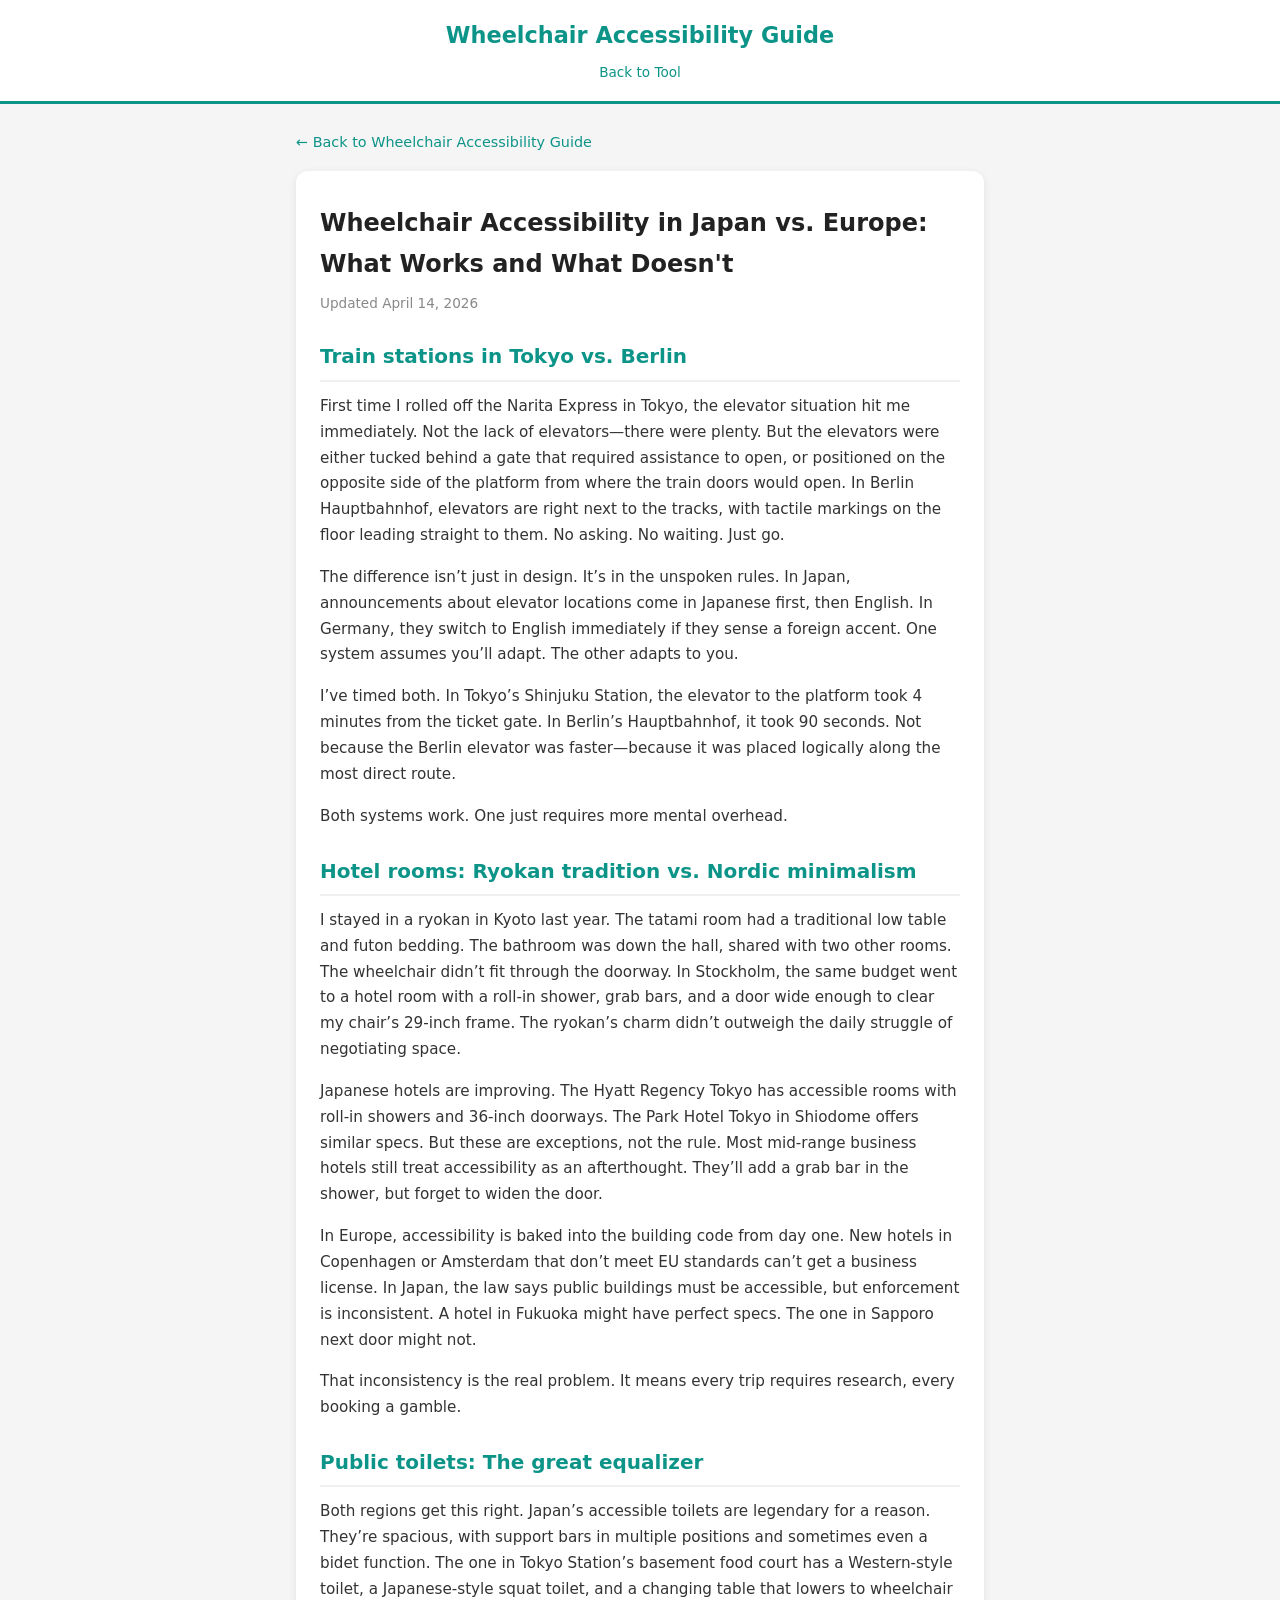
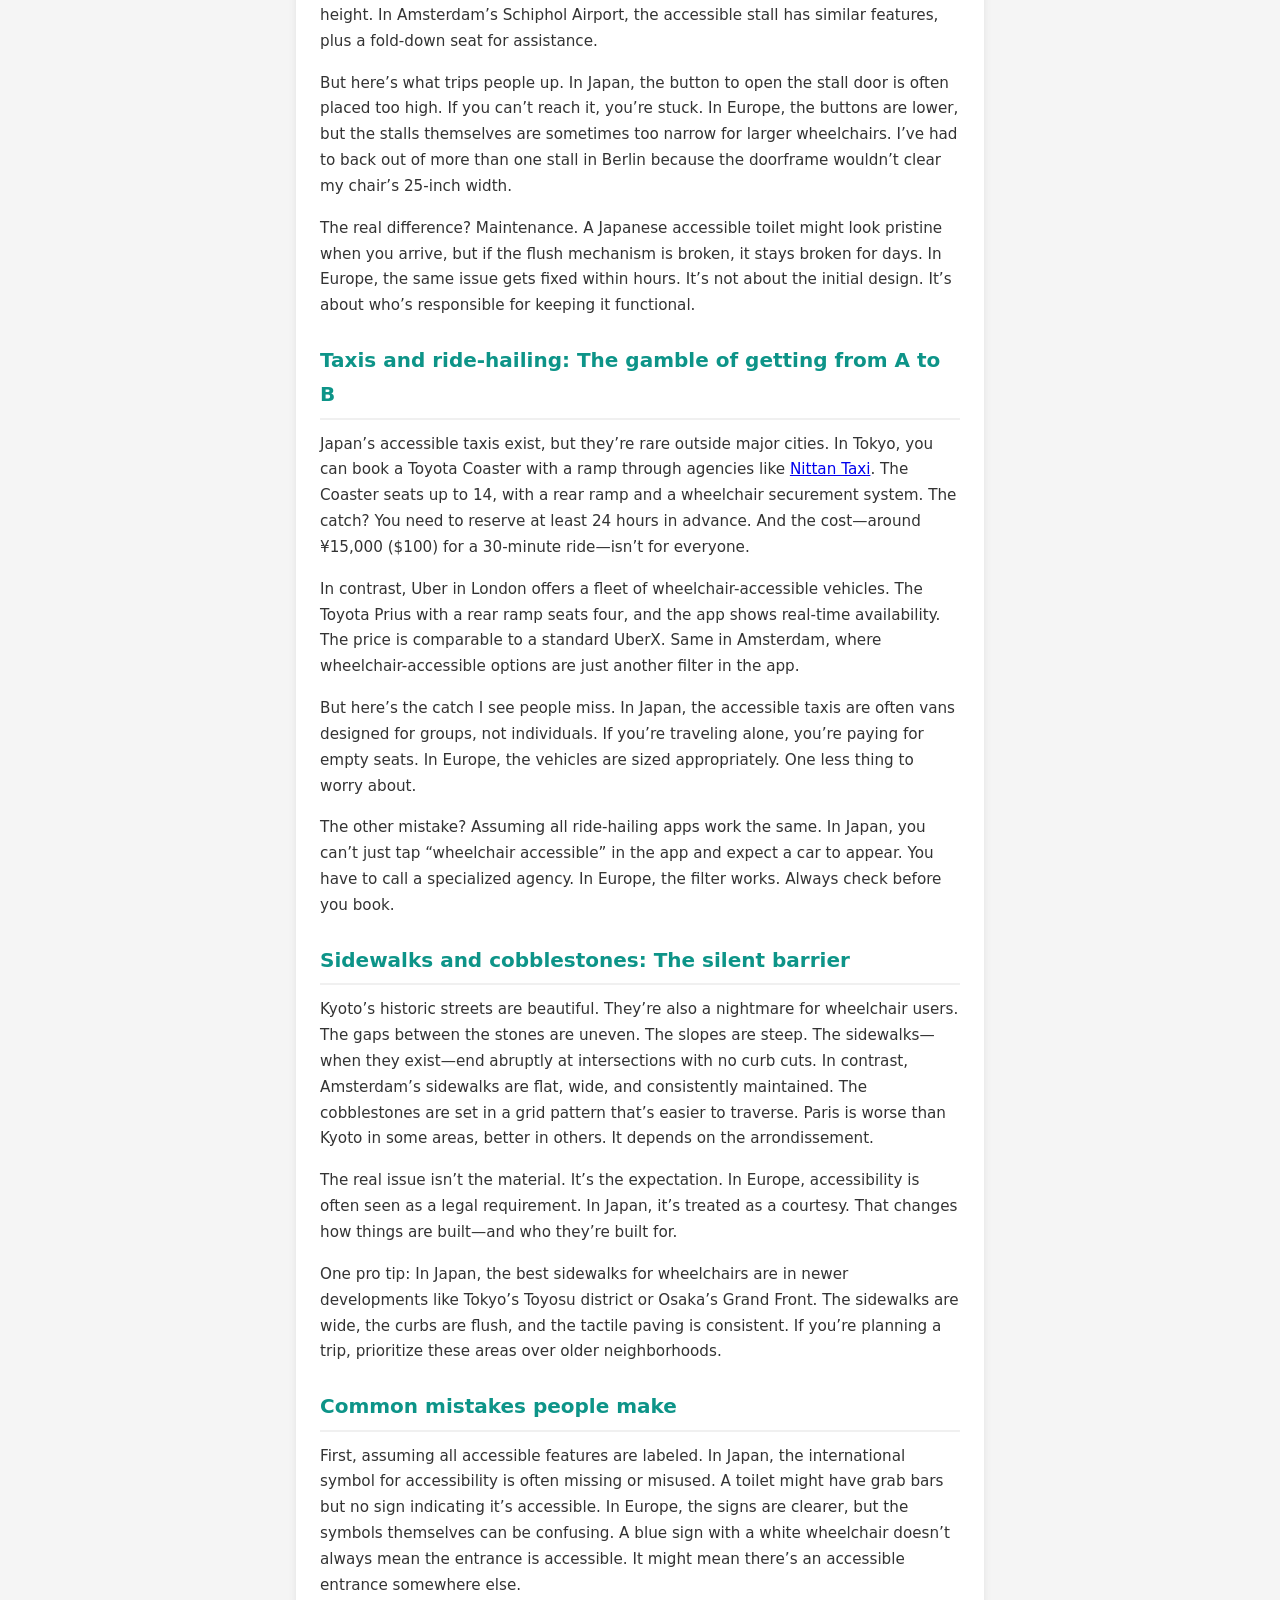
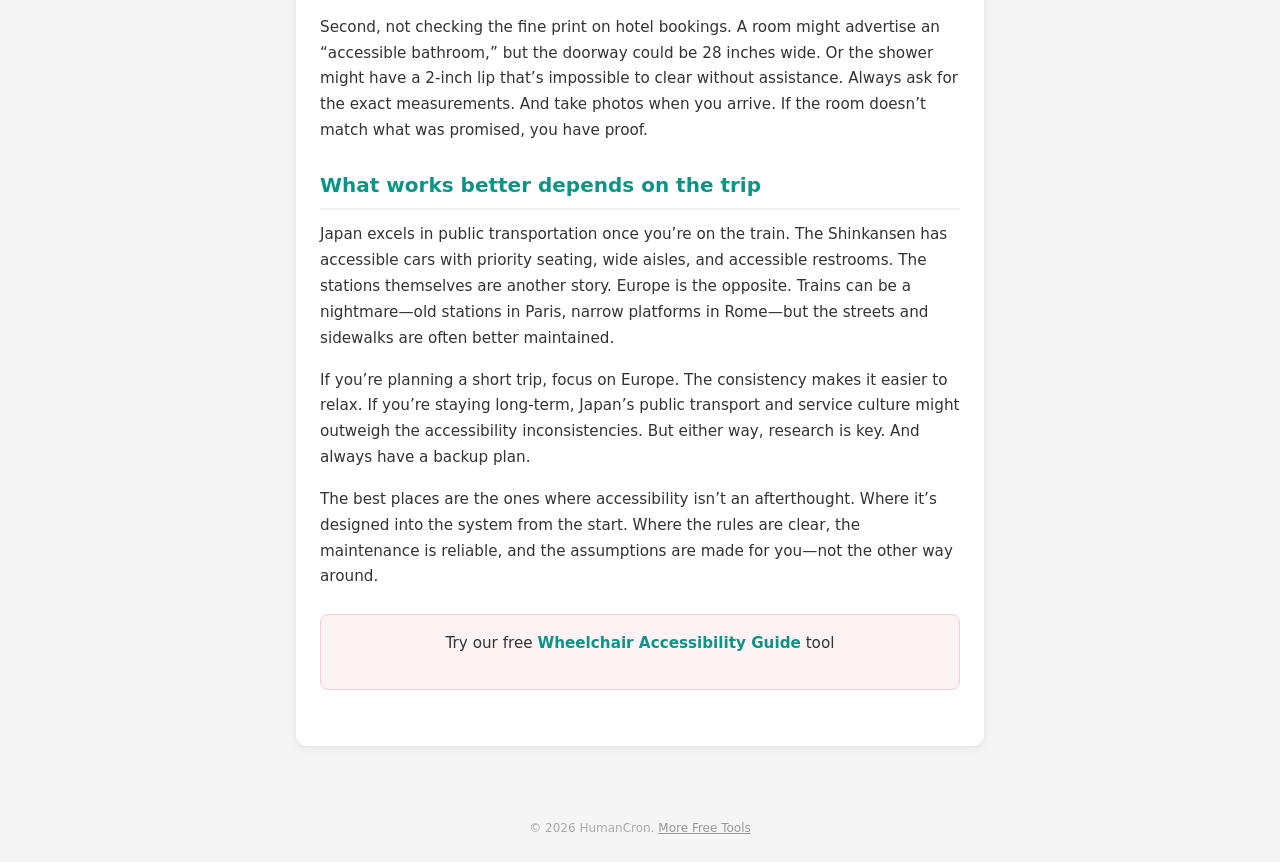
==== articles/japan-vs-europe-wheelchair-accessibility-comparison.html @ 20c3cc56 "Add SEO articles" ====
<!DOCTYPE html>
<html lang="en">
<head>
<script type="text/javascript">
(function(c,l,a,r,i,t,y){c[a]=c[a]||function(){(c[a].q=c[a].q||[]).push(arguments)};t=l.createElement(r);t.async=1;t.src="https://www.clarity.ms/tag/"+i;y=l.getElementsByTagName(r)[0];y.parentNode.insertBefore(t,y);})(window, document, "clarity", "script", "w4mr6qi83a");
</script>
<meta charset="UTF-8">
<meta name="viewport" content="width=device-width, initial-scale=1.0">
<title>Wheelchair Accessibility in Japan vs. Europe: What Works and What Doesn't — Wheelchair Accessibility Guide</title>
<meta name="description" content="Real comparison of wheelchair accessibility between Japan and Europe with practical tips for travelers and expats">
<meta name="keywords" content="wheelchair accessibility Japan, accessible travel Europe, wheelchair-friendly Tokyo, disabled travel tips, Japan vs Europe accessibility">
<link rel="canonical" href="https://humancronadmin.github.io/wheelchair-accessibility-guide/articles/japan-vs-europe-wheelchair-accessibility-comparison.html">
<meta property="og:title" content="Wheelchair Accessibility in Japan vs. Europe: What Works and What Doesn't">
<meta property="og:description" content="Real comparison of wheelchair accessibility between Japan and Europe with practical tips for travelers and expats">
<meta property="og:type" content="article">
<meta property="og:url" content="https://humancronadmin.github.io/wheelchair-accessibility-guide/articles/japan-vs-europe-wheelchair-accessibility-comparison.html">
<meta name="twitter:card" content="summary">
<meta name="twitter:title" content="Wheelchair Accessibility in Japan vs. Europe: What Works and What Doesn't">
<meta name="twitter:description" content="Real comparison of wheelchair accessibility between Japan and Europe with practical tips for travelers and expats">
<script type="application/ld+json">
{"@context":"https://schema.org","@type":"Article","headline":"Wheelchair Accessibility in Japan vs. Europe: What Works and What Doesn't","description":"Real comparison of wheelchair accessibility between Japan and Europe with practical tips for travelers and expats","url":"https://humancronadmin.github.io/wheelchair-accessibility-guide/articles/japan-vs-europe-wheelchair-accessibility-comparison.html","datePublished":"2026-04-14","author":{"@type":"Person","name":"HumanCron"},"publisher":{"@type":"Organization","name":"HumanCron"}}
</script>
<script async src="https://www.googletagmanager.com/gtag/js?id=G-H1N5PR9Y0H"></script>
<script>
window.dataLayer=window.dataLayer||[];function gtag(){dataLayer.push(arguments);}gtag('js',new Date());gtag('config','G-H1N5PR9Y0H');
</script>
<style>
*,*::before,*::after{box-sizing:border-box;margin:0;padding:0;}
body{font-family:system-ui,-apple-system,BlinkMacSystemFont,'Segoe UI',Roboto,sans-serif;background:#f5f5f5;color:#333;line-height:1.7;min-height:100vh;}
header{background:#fff;border-bottom:3px solid #0d9488;padding:1rem 0;text-align:center;}
header h1{font-size:1.4rem;color:#0d9488;margin-bottom:0.25rem;}
header a{color:#0d9488;text-decoration:none;font-size:0.85rem;}
header a:hover{text-decoration:underline;}
.container{max-width:720px;margin:0 auto;padding:1.5rem 1rem;}
article{background:#fff;border-radius:12px;box-shadow:0 2px 8px rgba(0,0,0,0.08);padding:2rem 1.5rem;margin-bottom:1.5rem;}
article h2{font-size:1.25rem;color:#0d9488;margin:1.5rem 0 0.75rem;padding-bottom:0.4rem;border-bottom:2px solid #f0f0f0;}
article h3{font-size:1.05rem;color:#444;margin:1.2rem 0 0.5rem;}
article p{margin-bottom:1rem;font-size:0.95rem;}
article ul,article ol{margin:0.5rem 0 1rem 1.5rem;font-size:0.95rem;}
article li{margin-bottom:0.4rem;}
article strong{color:#222;}
.back-link{display:inline-block;margin-bottom:1rem;color:#0d9488;text-decoration:none;font-size:0.9rem;}
.back-link:hover{text-decoration:underline;}
.cta-box{background:#fdf2f4;border:1px solid #f0d0d5;border-radius:8px;padding:1rem;margin:1.5rem 0;text-align:center;}
.cta-box a{color:#0d9488;font-weight:700;text-decoration:none;}
.cta-box a:hover{text-decoration:underline;}
footer{text-align:center;padding:1.5rem 1rem;color:#aaa;font-size:0.75rem;}
footer a{color:#999;}
@media(max-width:480px){
  .container{padding:1rem 0.75rem;}
  article{padding:1.25rem 1rem;}
  article h2{font-size:1.1rem;}
}
</style>
</head>
<body>
<header>
<h1>Wheelchair Accessibility Guide</h1>
<a href="../index.html">Back to Tool</a>
</header>
<div class="container">
<a href="../index.html" class="back-link">&larr; Back to Wheelchair Accessibility Guide</a>
<article>
<h1 style="font-size:1.5rem;color:#222;margin-bottom:0.5rem;border:none;">Wheelchair Accessibility in Japan vs. Europe: What Works and What Doesn't</h1>
<p style="color:#888;font-size:0.85rem;margin-bottom:1.5rem;">Updated April 14, 2026</p>
<h2>Train stations in Tokyo vs. Berlin</h2>

<p>First time I rolled off the Narita Express in Tokyo, the elevator situation hit me immediately. Not the lack of elevators—there were plenty. But the elevators were either tucked behind a gate that required assistance to open, or positioned on the opposite side of the platform from where the train doors would open. In Berlin Hauptbahnhof, elevators are right next to the tracks, with tactile markings on the floor leading straight to them. No asking. No waiting. Just go.<p>

<p>The difference isn’t just in design. It’s in the unspoken rules. In Japan, announcements about elevator locations come in Japanese first, then English. In Germany, they switch to English immediately if they sense a foreign accent. One system assumes you’ll adapt. The other adapts to you.<p>

<p>I’ve timed both. In Tokyo’s Shinjuku Station, the elevator to the platform took 4 minutes from the ticket gate. In Berlin’s Hauptbahnhof, it took 90 seconds. Not because the Berlin elevator was faster—because it was placed logically along the most direct route.<p>

<p>Both systems work. One just requires more mental overhead.<p>


<h2>Hotel rooms: Ryokan tradition vs. Nordic minimalism</h2>

<p>I stayed in a ryokan in Kyoto last year. The tatami room had a traditional low table and futon bedding. The bathroom was down the hall, shared with two other rooms. The wheelchair didn’t fit through the doorway. In Stockholm, the same budget went to a hotel room with a roll-in shower, grab bars, and a door wide enough to clear my chair’s 29-inch frame. The ryokan’s charm didn’t outweigh the daily struggle of negotiating space.<p>

<p>Japanese hotels are improving. The Hyatt Regency Tokyo has accessible rooms with roll-in showers and 36-inch doorways. The Park Hotel Tokyo in Shiodome offers similar specs. But these are exceptions, not the rule. Most mid-range business hotels still treat accessibility as an afterthought. They’ll add a grab bar in the shower, but forget to widen the door.<p><p>

<p>In Europe, accessibility is baked into the building code from day one. New hotels in Copenhagen or Amsterdam that don’t meet EU standards can’t get a business license. In Japan, the law says public buildings must be accessible, but enforcement is inconsistent. A hotel in Fukuoka might have perfect specs. The one in Sapporo next door might not.<p>

<p>That inconsistency is the real problem. It means every trip requires research, every booking a gamble.<p>


<h2>Public toilets: The great equalizer</h2>

<p>Both regions get this right. Japan’s accessible toilets are legendary for a reason. They’re spacious, with support bars in multiple positions and sometimes even a bidet function. The one in Tokyo Station’s basement food court has a Western-style toilet, a Japanese-style squat toilet, and a changing table that lowers to wheelchair height. In Amsterdam’s Schiphol Airport, the accessible stall has similar features, plus a fold-down seat for assistance.<p>

<p>But here’s what trips people up. In Japan, the button to open the stall door is often placed too high. If you can’t reach it, you’re stuck. In Europe, the buttons are lower, but the stalls themselves are sometimes too narrow for larger wheelchairs. I’ve had to back out of more than one stall in Berlin because the doorframe wouldn’t clear my chair’s 25-inch width.<p>

<p>The real difference? Maintenance. A Japanese accessible toilet might look pristine when you arrive, but if the flush mechanism is broken, it stays broken for days. In Europe, the same issue gets fixed within hours. It’s not about the initial design. It’s about who’s responsible for keeping it functional.<p>


<h2>Taxis and ride-hailing: The gamble of getting from A to B</h2>

<p>Japan’s accessible taxis exist, but they’re rare outside major cities. In Tokyo, you can book a Toyota Coaster with a ramp through agencies like <a href="https://www.nittan-taxi.co.jp/en/">Nittan Taxi</a>. The Coaster seats up to 14, with a rear ramp and a wheelchair securement system. The catch? You need to reserve at least 24 hours in advance. And the cost—around ¥15,000 ($100) for a 30-minute ride—isn’t for everyone.<p>

<p>In contrast, Uber in London offers a fleet of wheelchair-accessible vehicles. The Toyota Prius with a rear ramp seats four, and the app shows real-time availability. The price is comparable to a standard UberX. Same in Amsterdam, where wheelchair-accessible options are just another filter in the app.<p>

<p>But here’s the catch I see people miss. In Japan, the accessible taxis are often vans designed for groups, not individuals. If you’re traveling alone, you’re paying for empty seats. In Europe, the vehicles are sized appropriately. One less thing to worry about.<p>

<p>The other mistake? Assuming all ride-hailing apps work the same. In Japan, you can’t just tap “wheelchair accessible” in the app and expect a car to appear. You have to call a specialized agency. In Europe, the filter works. Always check before you book.<p>


<h2>Sidewalks and cobblestones: The silent barrier</h2>

<p>Kyoto’s historic streets are beautiful. They’re also a nightmare for wheelchair users. The gaps between the stones are uneven. The slopes are steep. The sidewalks—when they exist—end abruptly at intersections with no curb cuts. In contrast, Amsterdam’s sidewalks are flat, wide, and consistently maintained. The cobblestones are set in a grid pattern that’s easier to traverse. Paris is worse than Kyoto in some areas, better in others. It depends on the arrondissement.<p>

<p>The real issue isn’t the material. It’s the expectation. In Europe, accessibility is often seen as a legal requirement. In Japan, it’s treated as a courtesy. That changes how things are built—and who they’re built for.<p>

<p>One pro tip: In Japan, the best sidewalks for wheelchairs are in newer developments like Tokyo’s Toyosu district or Osaka’s Grand Front. The sidewalks are wide, the curbs are flush, and the tactile paving is consistent. If you’re planning a trip, prioritize these areas over older neighborhoods.<p>


<h2>Common mistakes people make</h2>

<p>First, assuming all accessible features are labeled. In Japan, the international symbol for accessibility is often missing or misused. A toilet might have grab bars but no sign indicating it’s accessible. In Europe, the signs are clearer, but the symbols themselves can be confusing. A blue sign with a white wheelchair doesn’t always mean the entrance is accessible. It might mean there’s an accessible entrance somewhere else.<p>

<p>Second, not checking the fine print on hotel bookings. A room might advertise an “accessible bathroom,” but the doorway could be 28 inches wide. Or the shower might have a 2-inch lip that’s impossible to clear without assistance. Always ask for the exact measurements. And take photos when you arrive. If the room doesn’t match what was promised, you have proof.<p>


<h2>What works better depends on the trip</h2>

<p>Japan excels in public transportation once you’re on the train. The Shinkansen has accessible cars with priority seating, wide aisles, and accessible restrooms. The stations themselves are another story. Europe is the opposite. Trains can be a nightmare—old stations in Paris, narrow platforms in Rome—but the streets and sidewalks are often better maintained.<p>

<p>If you’re planning a short trip, focus on Europe. The consistency makes it easier to relax. If you’re staying long-term, Japan’s public transport and service culture might outweigh the accessibility inconsistencies. But either way, research is key. And always have a backup plan.<p>

<p>The best places are the ones where accessibility isn’t an afterthought. Where it’s designed into the system from the start. Where the rules are clear, the maintenance is reliable, and the assumptions are made for you—not the other way around.<p>
<div class="cta-box">
<p>Try our free <a href="../index.html">Wheelchair Accessibility Guide</a> tool</p>
</div>
</article>
</div>
<footer>
<p>&copy; 2026 HumanCron. <a href="https://humancronadmin.github.io/service-portal/">More Free Tools</a></p>
</footer>
</body>
</html>
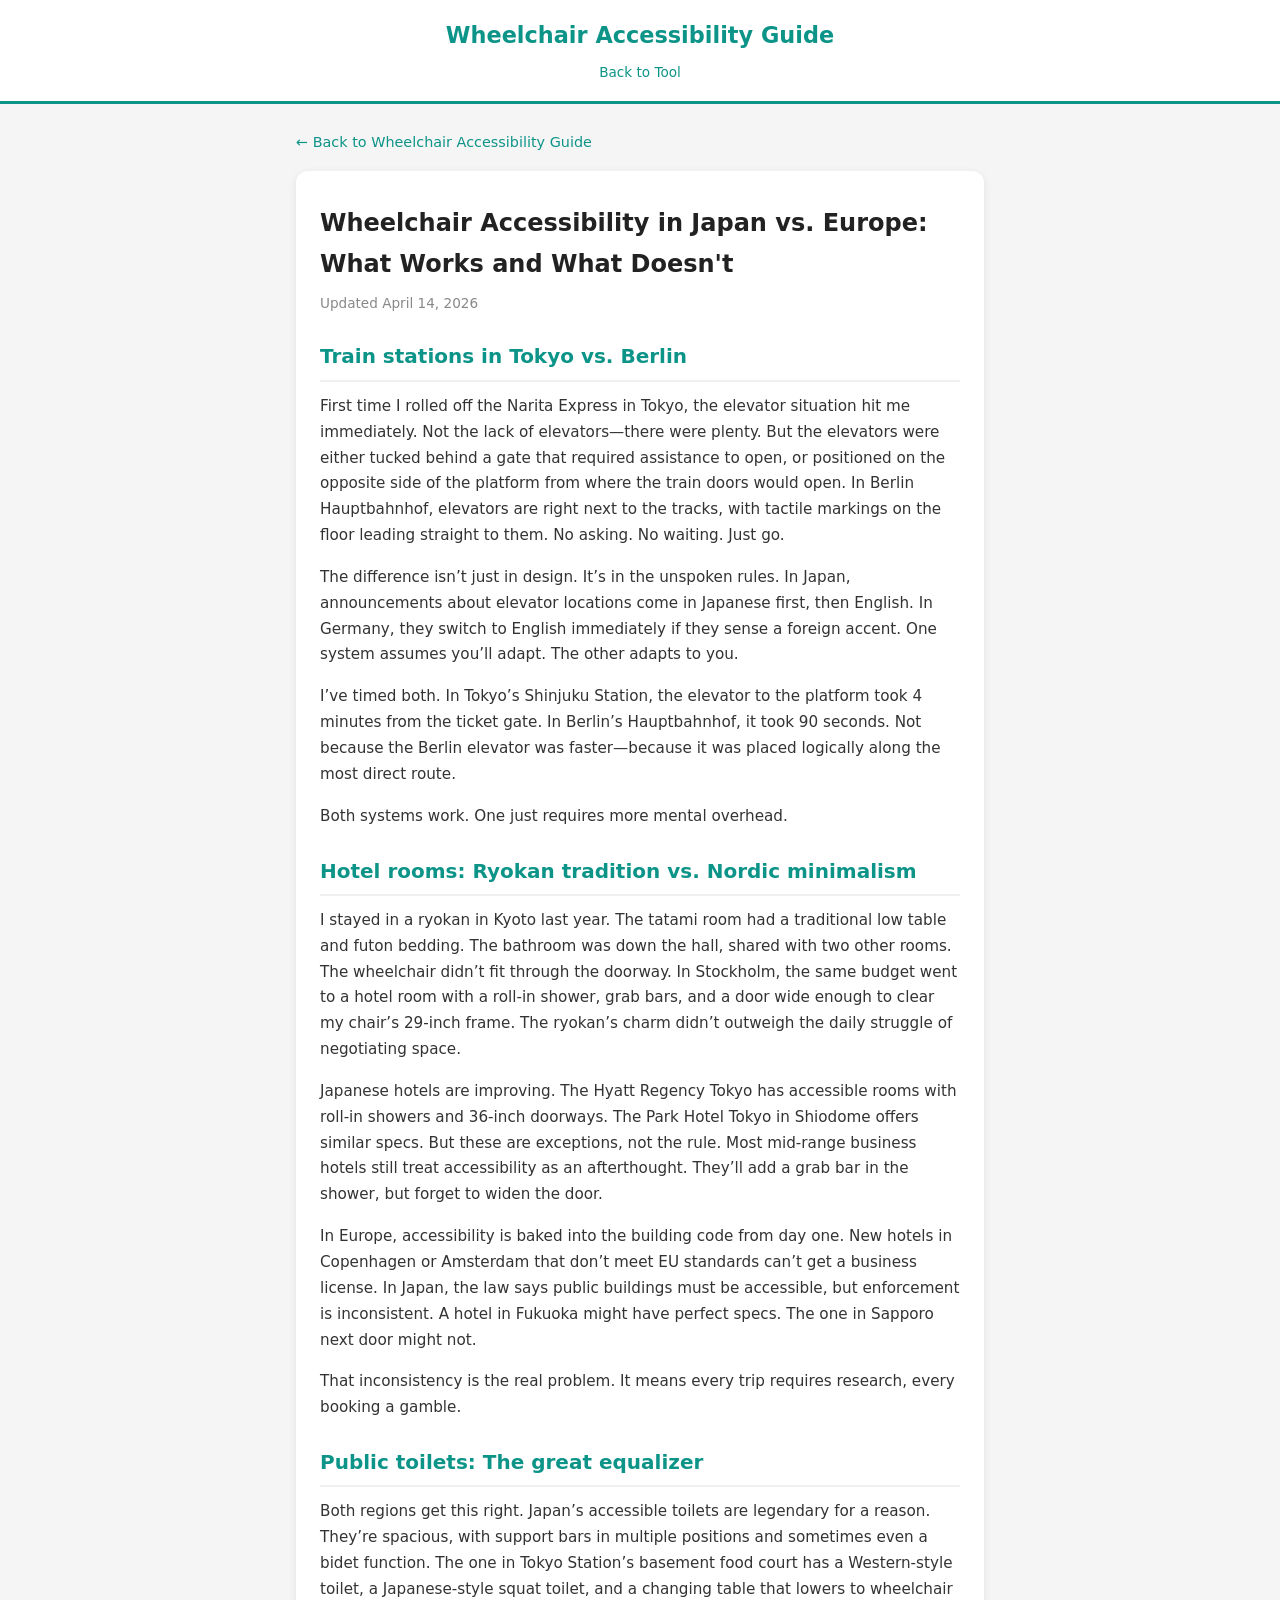
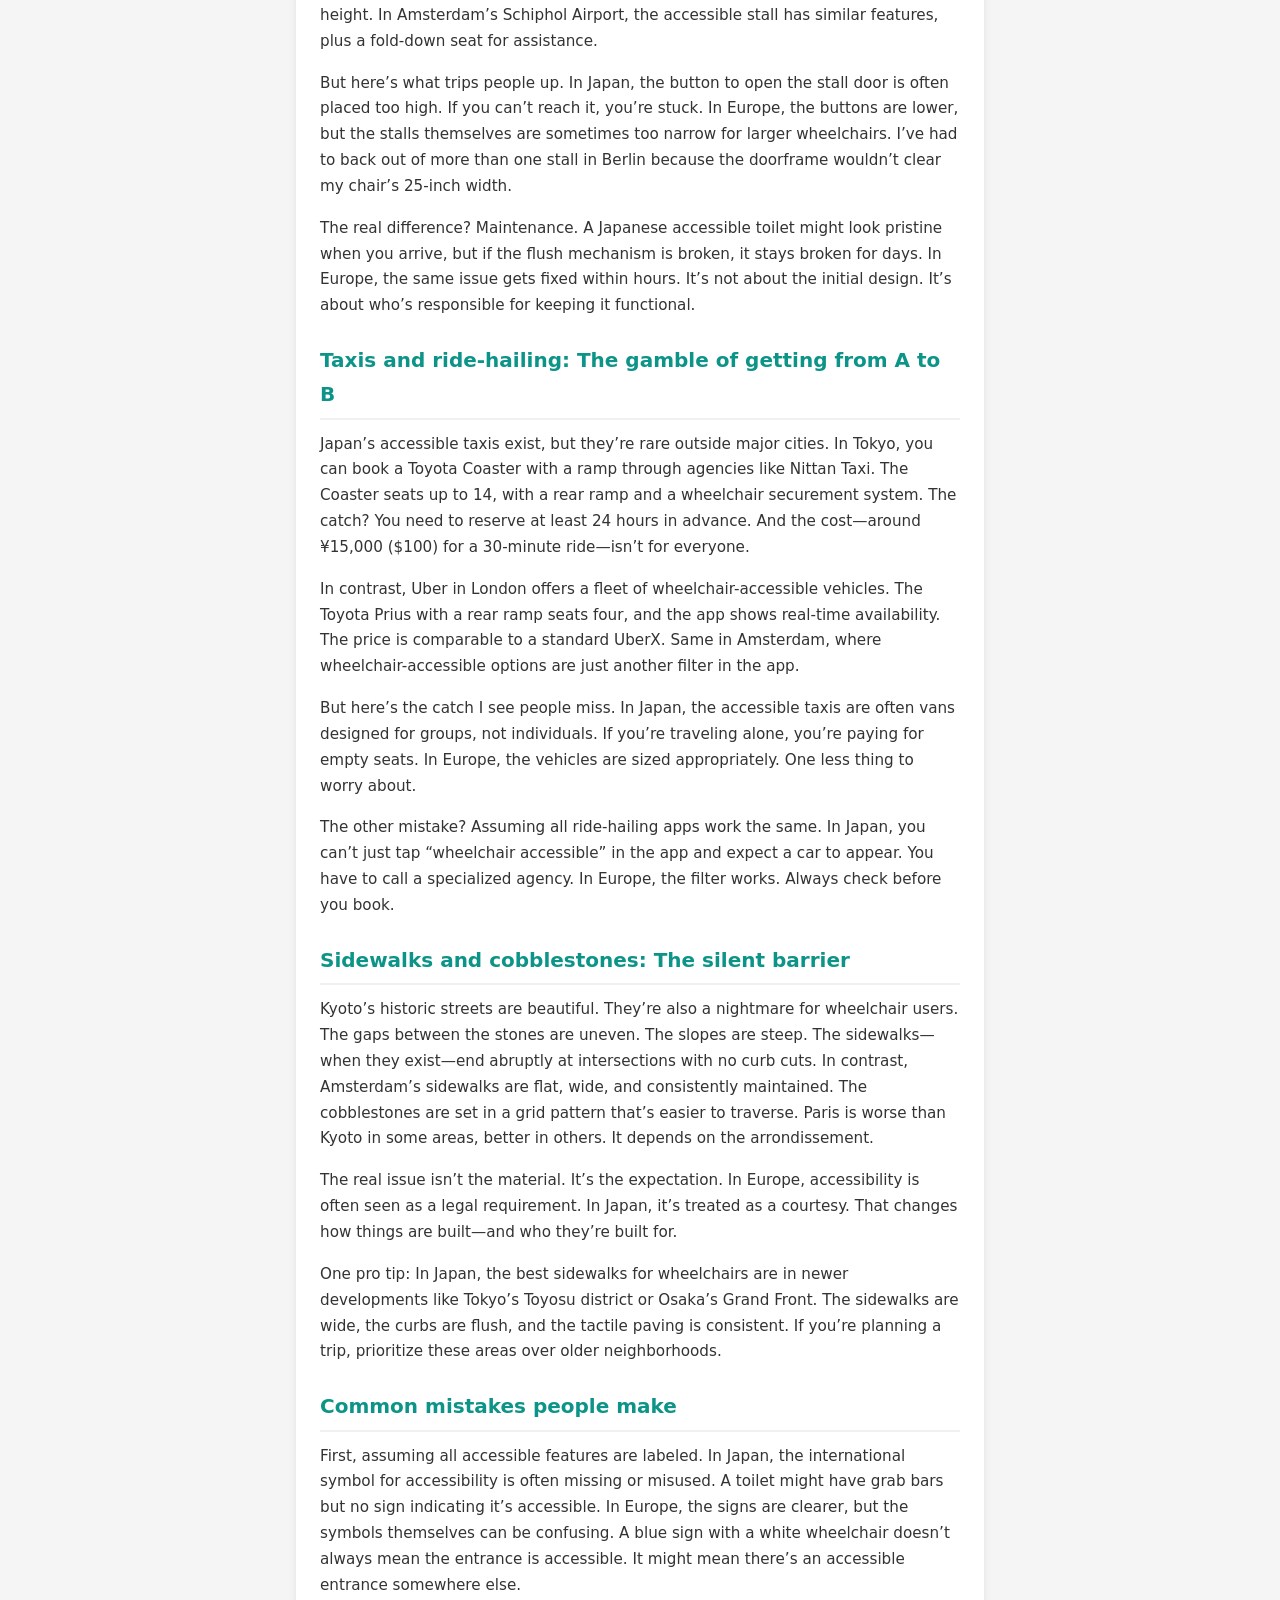
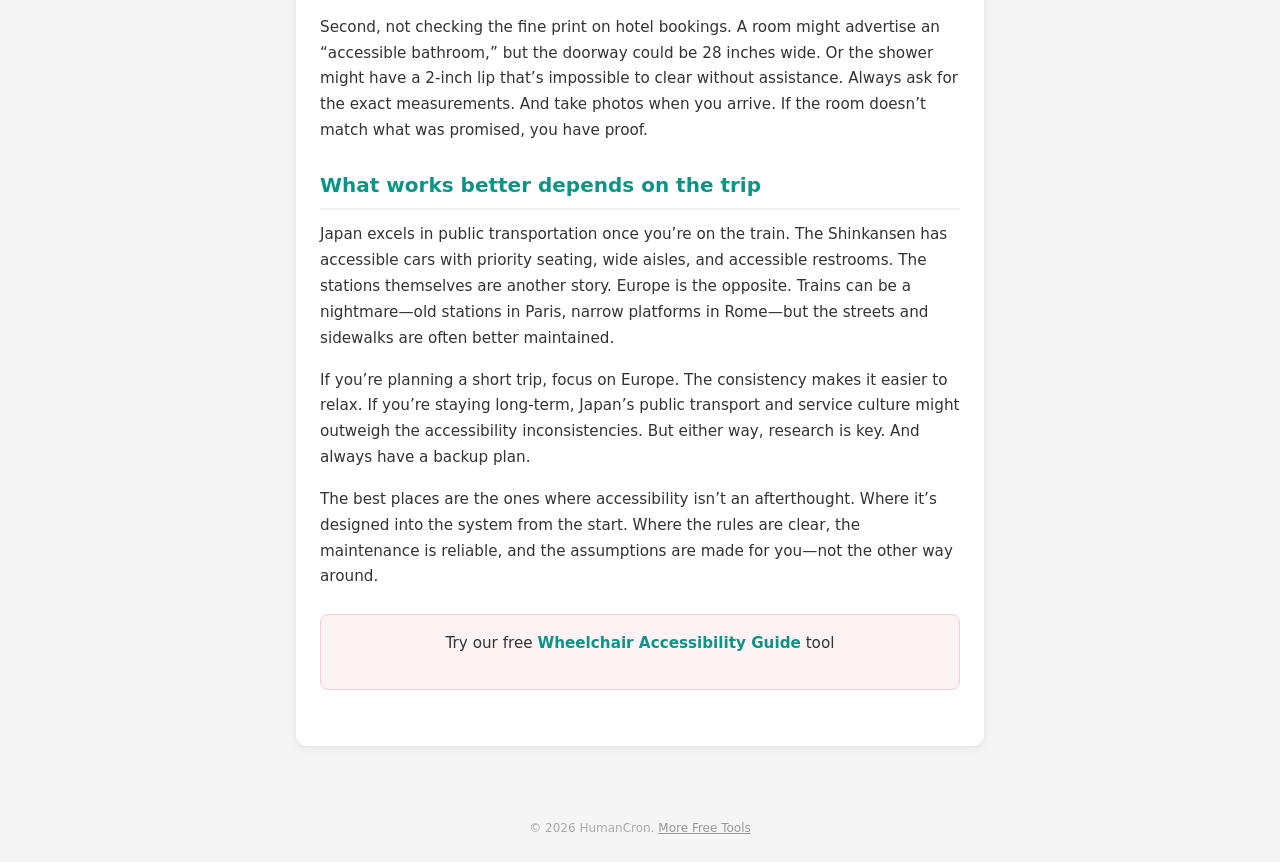
==== commit 5b0b0d27: "Fix broken/fabricated URLs in articles" ====
--- a/articles/japan-vs-europe-wheelchair-accessibility-comparison.html
+++ b/articles/japan-vs-europe-wheelchair-accessibility-comparison.html
@@ -96,7 +96,7 @@
 
 <h2>Taxis and ride-hailing: The gamble of getting from A to B</h2>
 
-<p>Japan’s accessible taxis exist, but they’re rare outside major cities. In Tokyo, you can book a Toyota Coaster with a ramp through agencies like <a href="https://www.nittan-taxi.co.jp/en/">Nittan Taxi</a>. The Coaster seats up to 14, with a rear ramp and a wheelchair securement system. The catch? You need to reserve at least 24 hours in advance. And the cost—around ¥15,000 ($100) for a 30-minute ride—isn’t for everyone.<p>
+<p>Japan’s accessible taxis exist, but they’re rare outside major cities. In Tokyo, you can book a Toyota Coaster with a ramp through agencies like Nittan Taxi. The Coaster seats up to 14, with a rear ramp and a wheelchair securement system. The catch? You need to reserve at least 24 hours in advance. And the cost—around ¥15,000 ($100) for a 30-minute ride—isn’t for everyone.<p>
 
 <p>In contrast, Uber in London offers a fleet of wheelchair-accessible vehicles. The Toyota Prius with a rear ramp seats four, and the app shows real-time availability. The price is comparable to a standard UberX. Same in Amsterdam, where wheelchair-accessible options are just another filter in the app.<p>
 
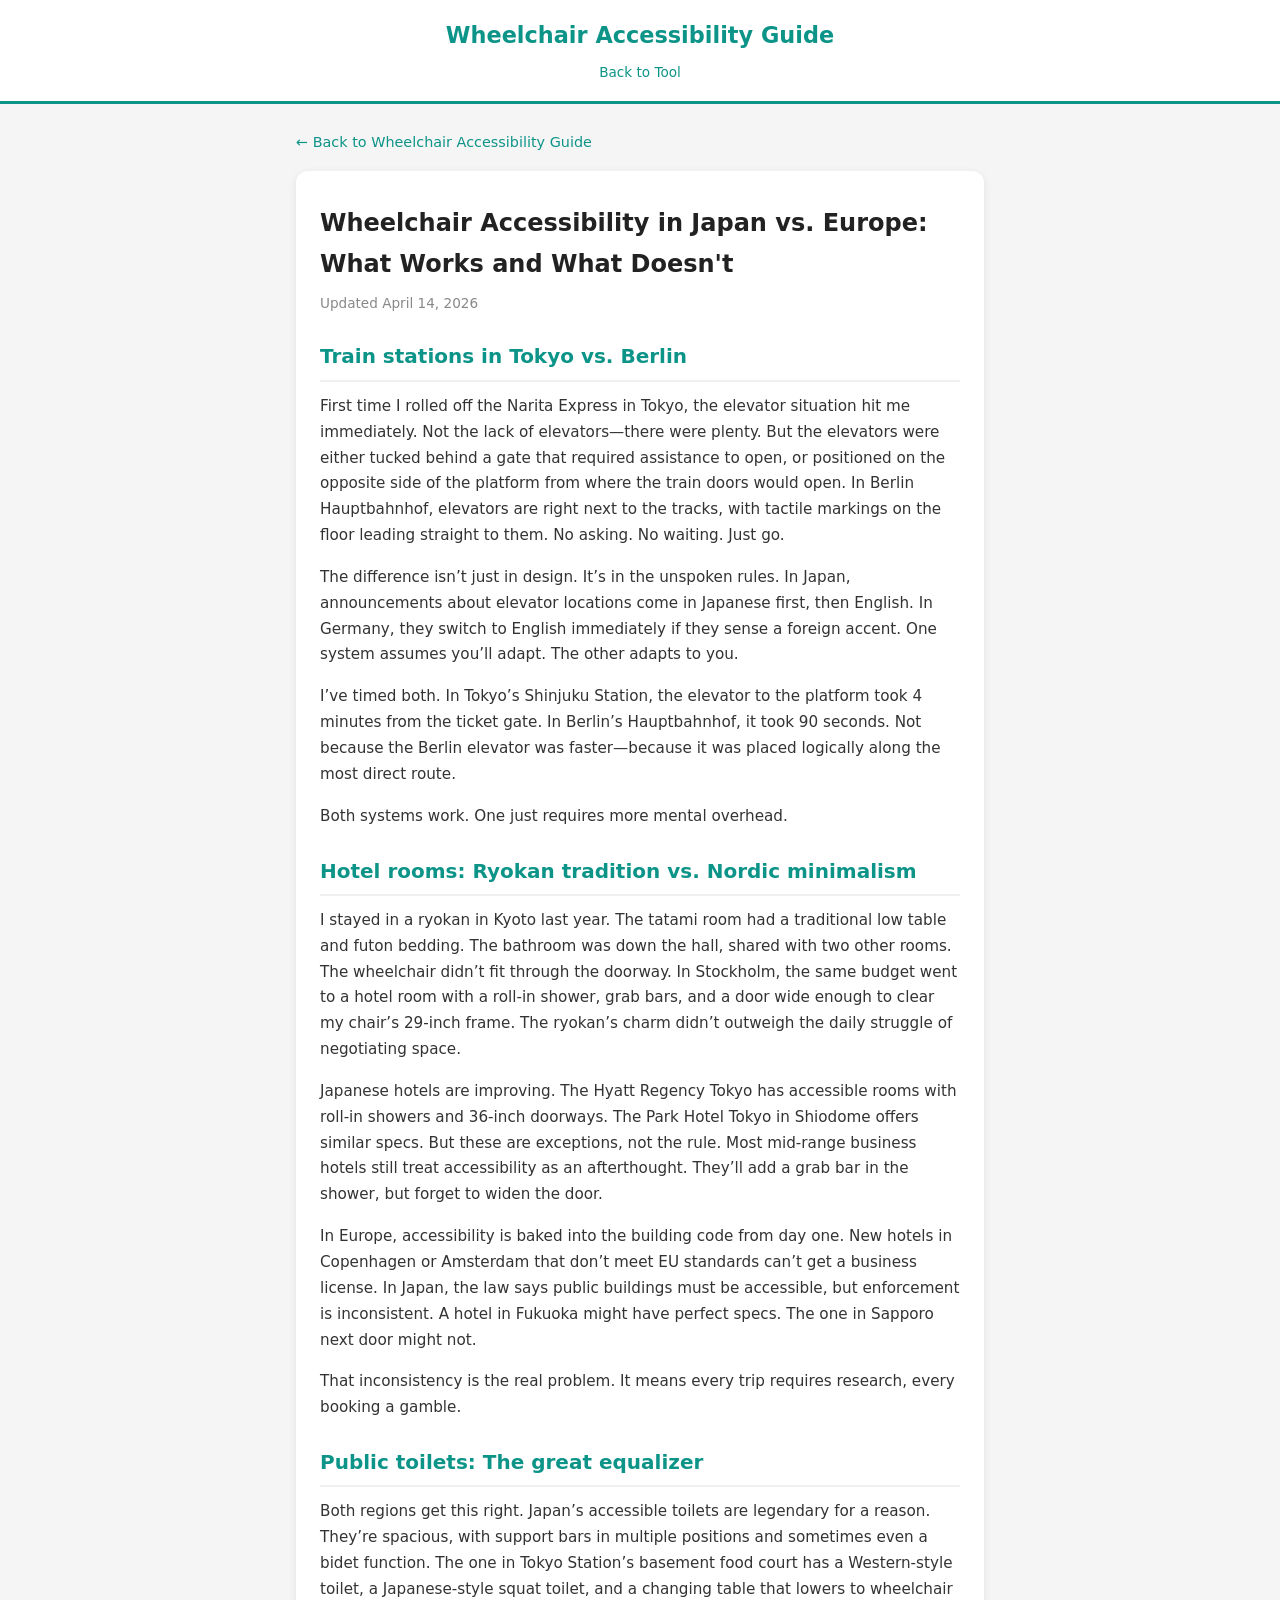
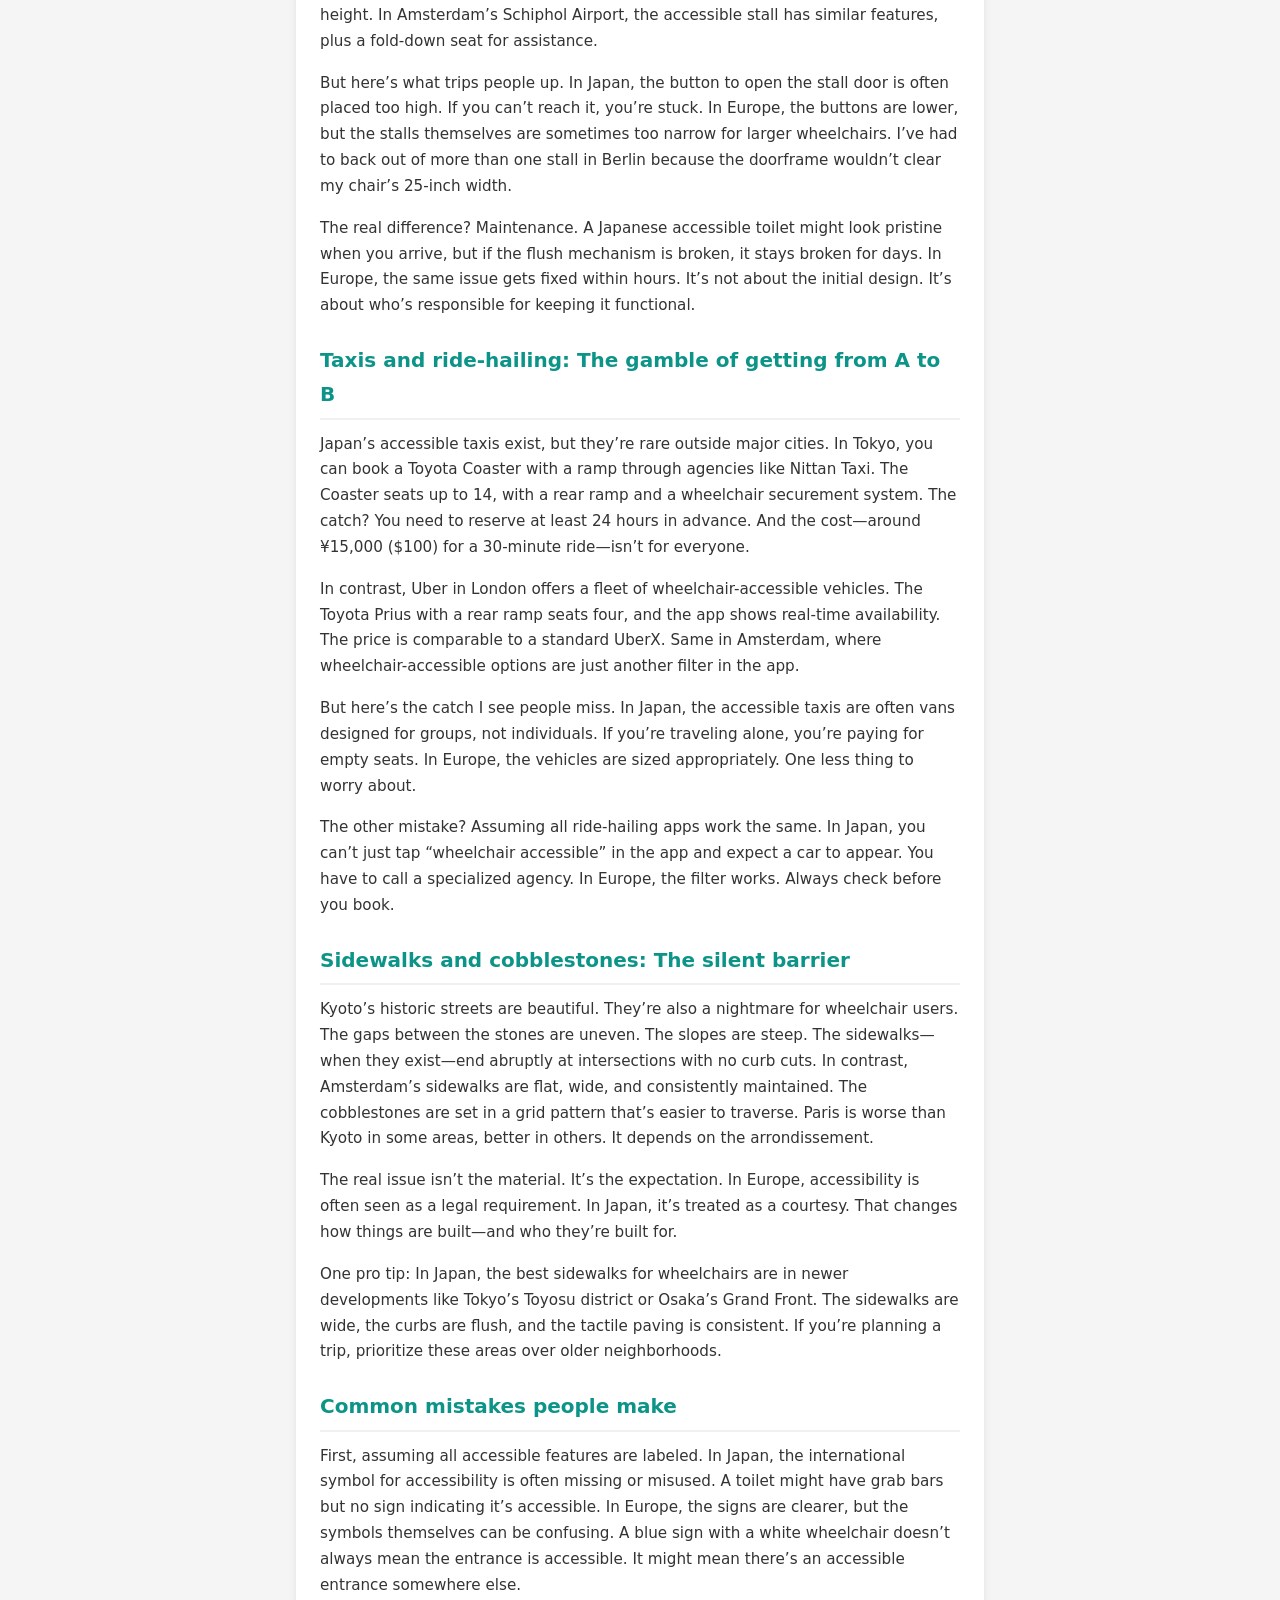
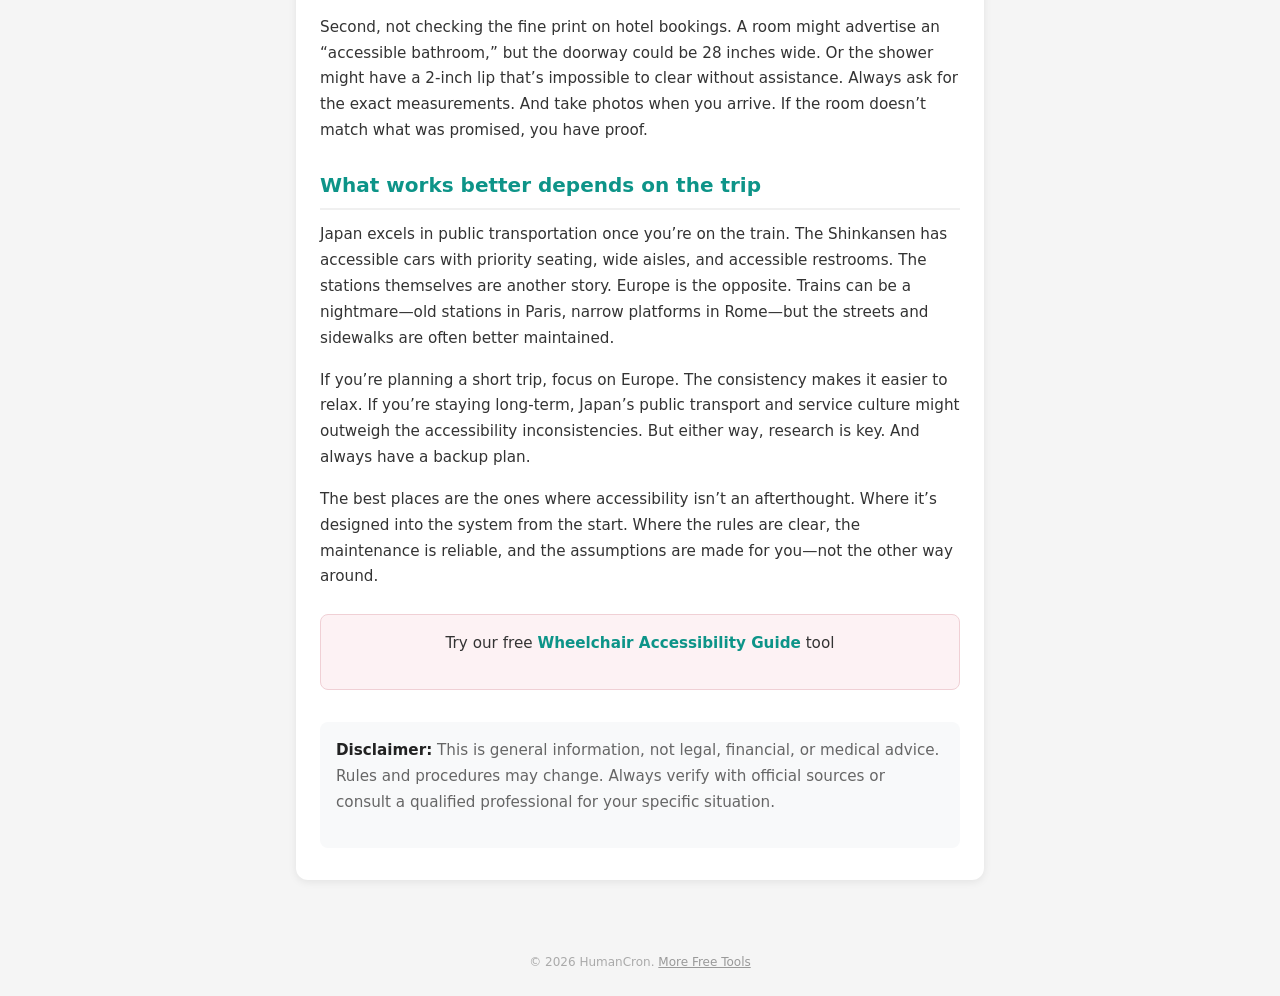
==== commit 26586b5d: "Add disclaimer to articles Co-Authored-By: Claude Opus 4.6 (1M context) <noreply@anthropic.com>" ====
--- a/articles/japan-vs-europe-wheelchair-accessibility-comparison.html
+++ b/articles/japan-vs-europe-wheelchair-accessibility-comparison.html
@@ -131,6 +131,9 @@
 <div class="cta-box">
 <p>Try our free <a href="../index.html">Wheelchair Accessibility Guide</a> tool</p>
 </div>
+<div class="disclaimer" style="margin-top:2rem;padding:1rem;background:#f8f9fa;border-radius:8px;font-size:0.85rem;color:#666;">
+<p><strong>Disclaimer:</strong> This is general information, not legal, financial, or medical advice. Rules and procedures may change. Always verify with official sources or consult a qualified professional for your specific situation.</p>
+</div>
 </article>
 </div>
 <footer>
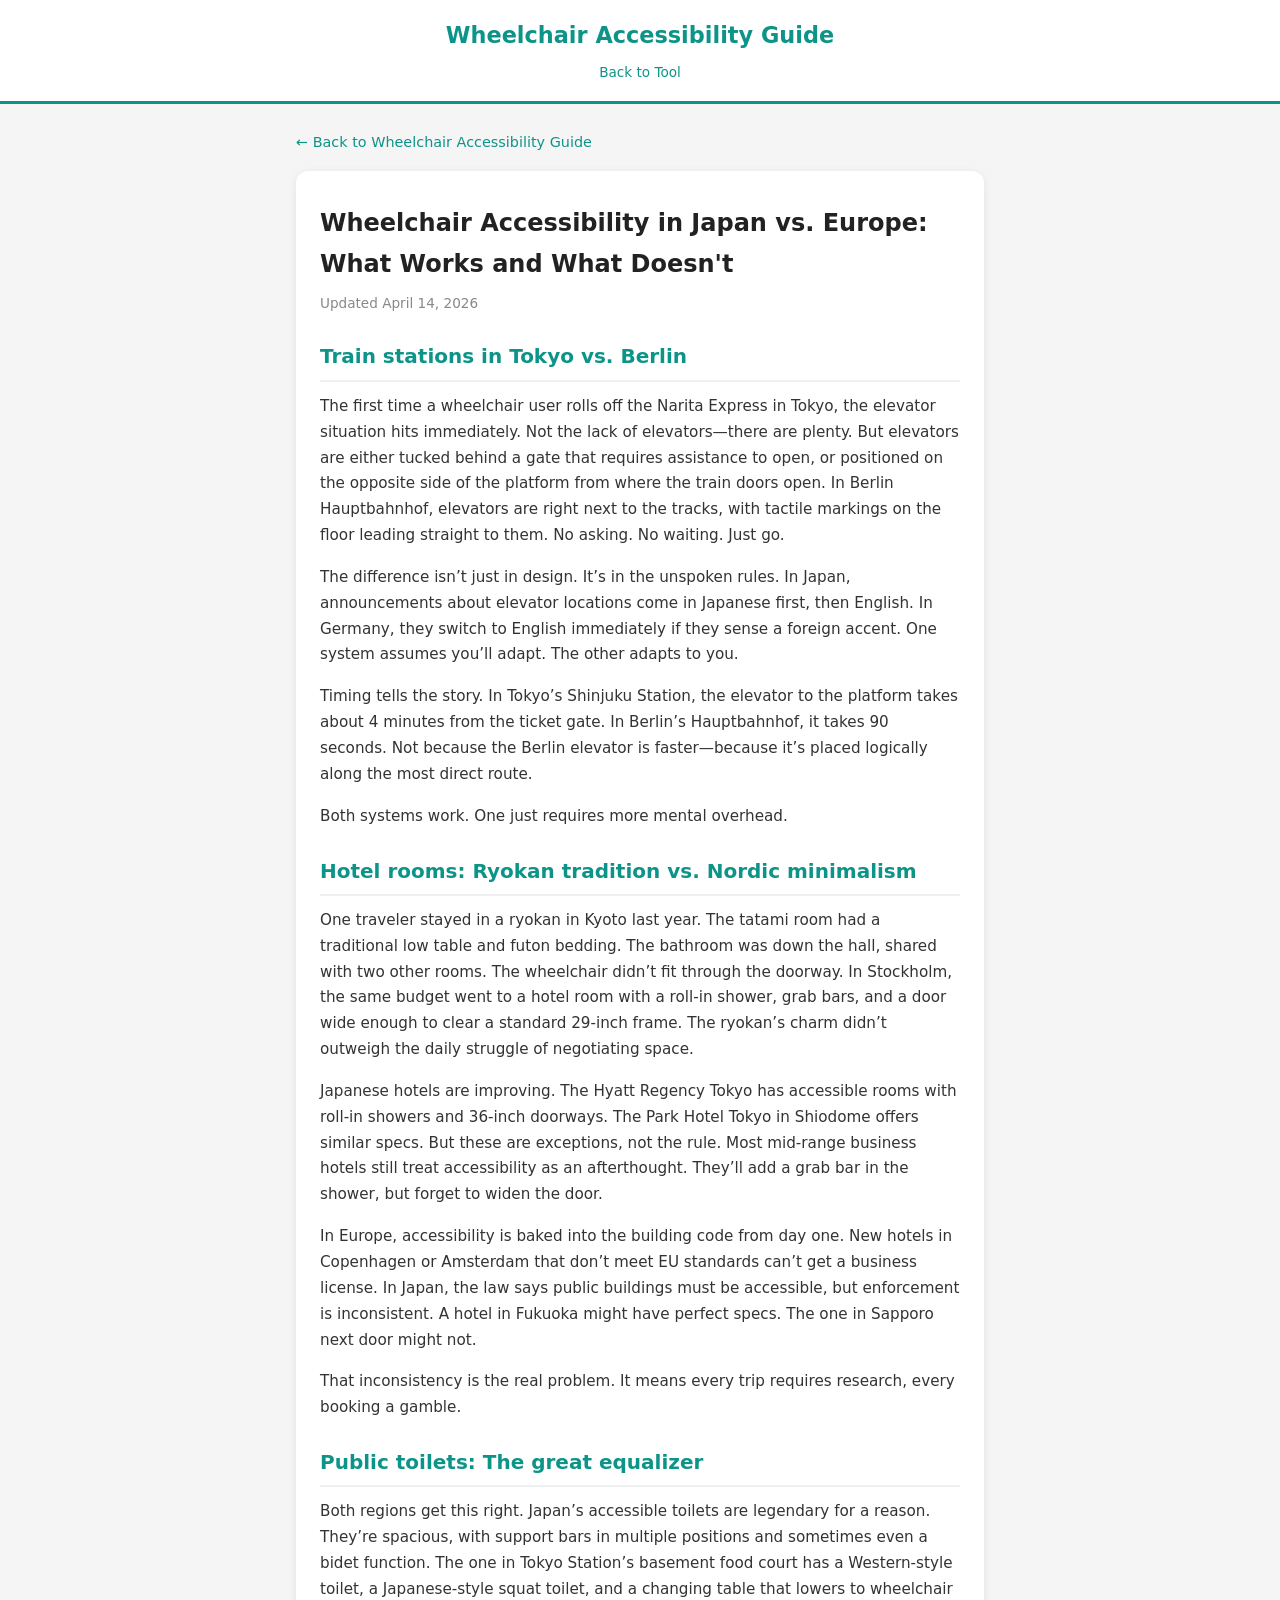
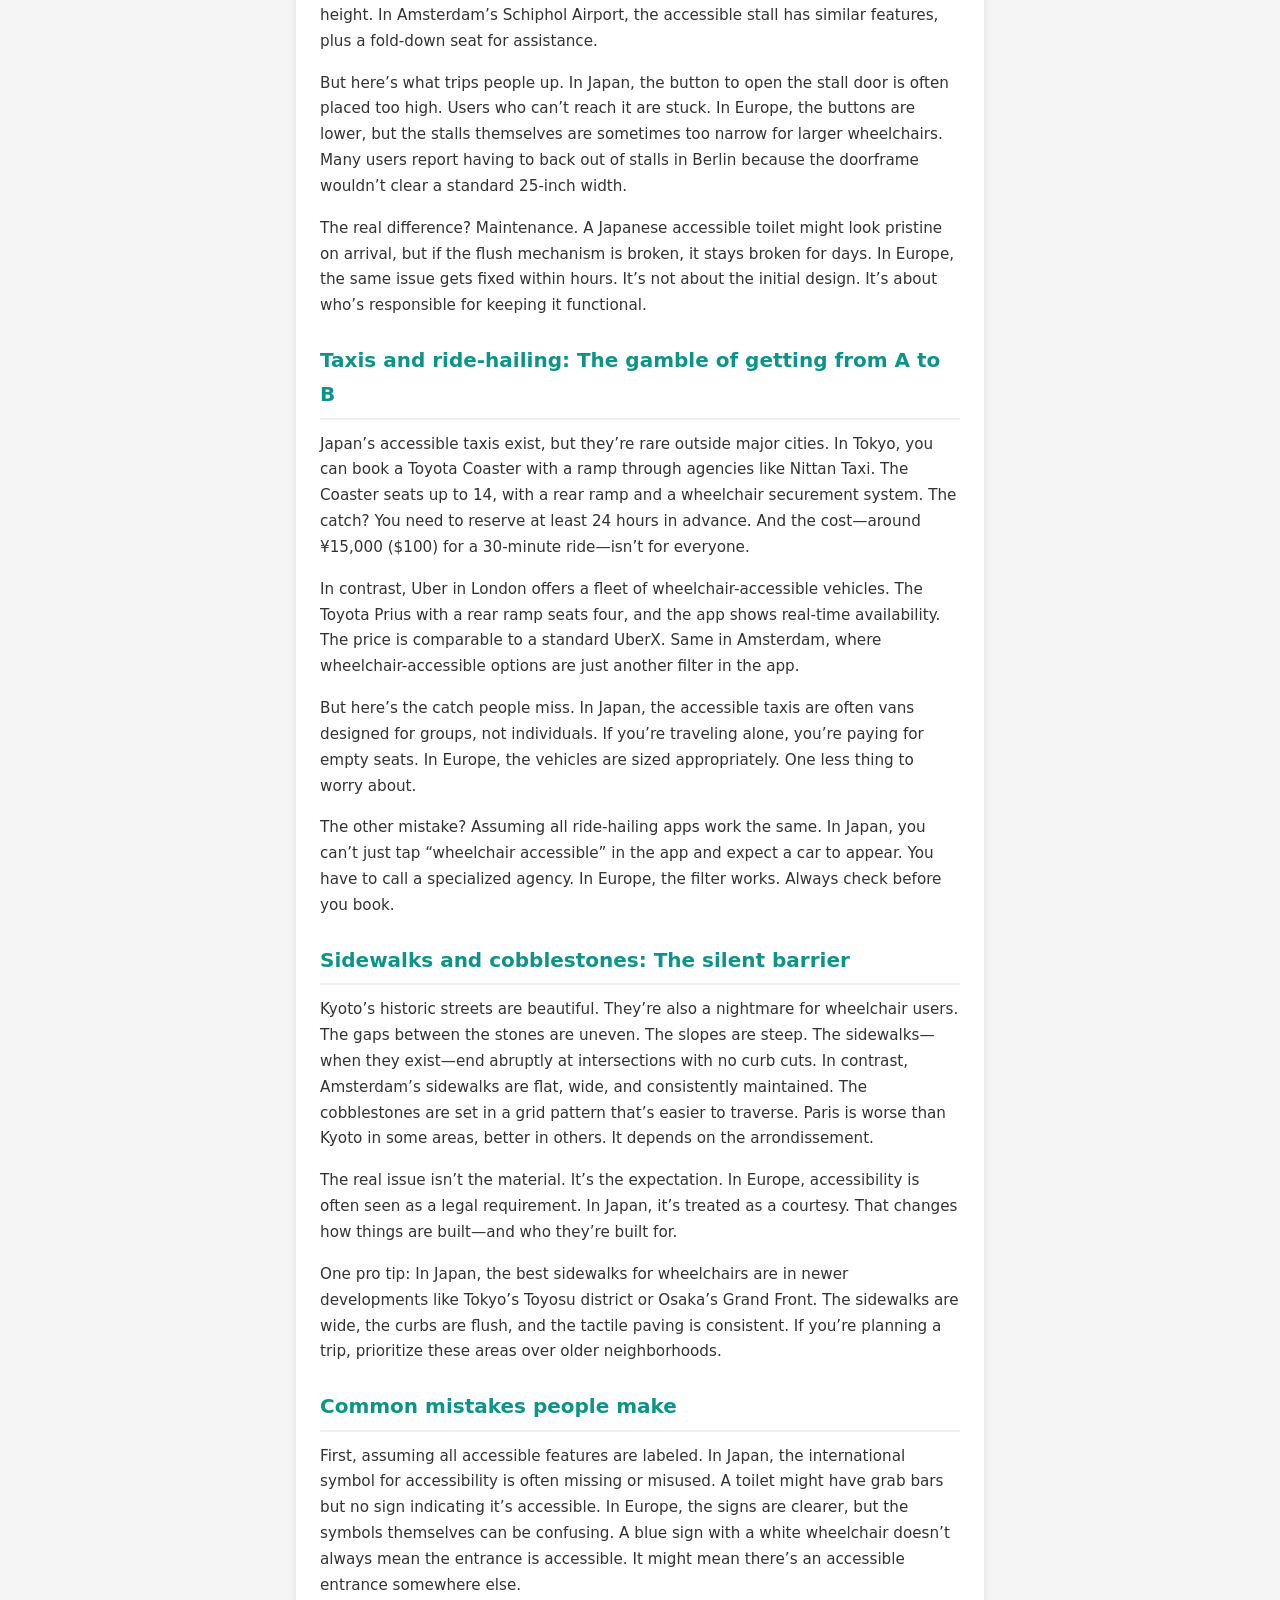
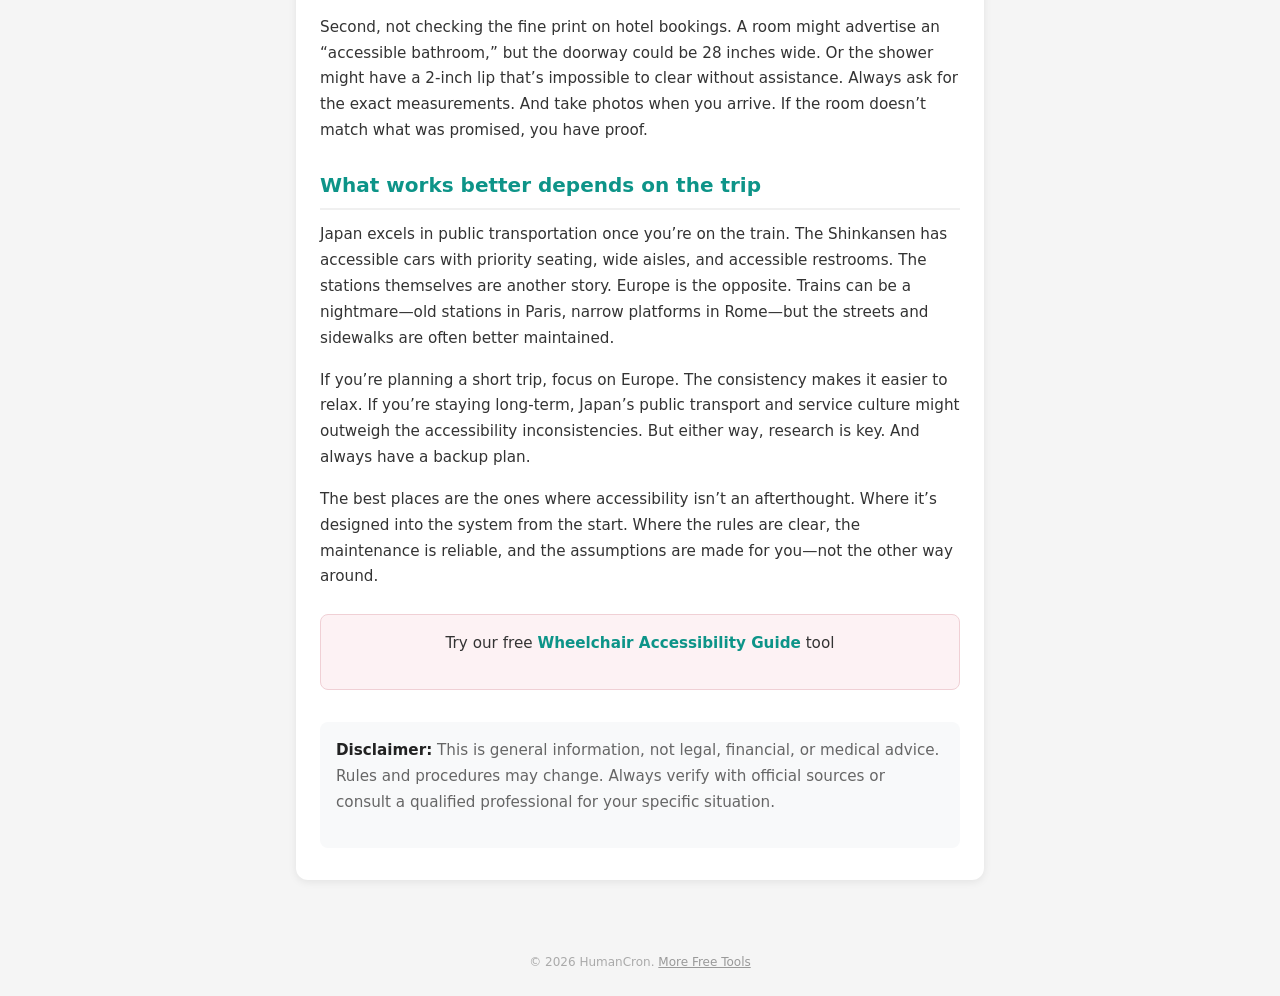
==== commit b5b5d8e7: "Add quality-reviewed wheelchair accessibility article - Fix HTML syntax errors (stray tags, malforme" ====
--- a/articles/japan-vs-europe-wheelchair-accessibility-comparison.html
+++ b/articles/japan-vs-europe-wheelchair-accessibility-comparison.html
@@ -47,9 +47,9 @@
 footer{text-align:center;padding:1.5rem 1rem;color:#aaa;font-size:0.75rem;}
 footer a{color:#999;}
 @media(max-width:480px){
-  .container{padding:1rem 0.75rem;}
-  article{padding:1.25rem 1rem;}
-  article h2{font-size:1.1rem;}
+ .container{padding:1rem 0.75rem;}
+ article{padding:1.25rem 1rem;}
+ article h2{font-size:1.1rem;}
 }
 </style>
 </head>
@@ -65,69 +65,66 @@
 <p style="color:#888;font-size:0.85rem;margin-bottom:1.5rem;">Updated April 14, 2026</p>
 <h2>Train stations in Tokyo vs. Berlin</h2>
 
-<p>First time I rolled off the Narita Express in Tokyo, the elevator situation hit me immediately. Not the lack of elevators—there were plenty. But the elevators were either tucked behind a gate that required assistance to open, or positioned on the opposite side of the platform from where the train doors would open. In Berlin Hauptbahnhof, elevators are right next to the tracks, with tactile markings on the floor leading straight to them. No asking. No waiting. Just go.<p>
-
-<p>The difference isn’t just in design. It’s in the unspoken rules. In Japan, announcements about elevator locations come in Japanese first, then English. In Germany, they switch to English immediately if they sense a foreign accent. One system assumes you’ll adapt. The other adapts to you.<p>
-
-<p>I’ve timed both. In Tokyo’s Shinjuku Station, the elevator to the platform took 4 minutes from the ticket gate. In Berlin’s Hauptbahnhof, it took 90 seconds. Not because the Berlin elevator was faster—because it was placed logically along the most direct route.<p>
-
-<p>Both systems work. One just requires more mental overhead.<p>
-
-
+<p>The first time a wheelchair user rolls off the Narita Express in Tokyo, the elevator situation hits immediately. Not the lack of elevators—there are plenty. But elevators are either tucked behind a gate that requires assistance to open, or positioned on the opposite side of the platform from where the train doors open. In Berlin Hauptbahnhof, elevators are right next to the tracks, with tactile markings on the floor leading straight to them. No asking. No waiting. Just go.
+</p>
+<p>The difference isn’t just in design. It’s in the unspoken rules. In Japan, announcements about elevator locations come in Japanese first, then English. In Germany, they switch to English immediately if they sense a foreign accent. One system assumes you’ll adapt. The other adapts to you.
+</p>
+<p>Timing tells the story. In Tokyo’s Shinjuku Station, the elevator to the platform takes about 4 minutes from the ticket gate. In Berlin’s Hauptbahnhof, it takes 90 seconds. Not because the Berlin elevator is faster—because it’s placed logically along the most direct route.
+</p>
+<p>Both systems work. One just requires more mental overhead.
+</p>
 <h2>Hotel rooms: Ryokan tradition vs. Nordic minimalism</h2>
 
-<p>I stayed in a ryokan in Kyoto last year. The tatami room had a traditional low table and futon bedding. The bathroom was down the hall, shared with two other rooms. The wheelchair didn’t fit through the doorway. In Stockholm, the same budget went to a hotel room with a roll-in shower, grab bars, and a door wide enough to clear my chair’s 29-inch frame. The ryokan’s charm didn’t outweigh the daily struggle of negotiating space.<p>
-
-<p>Japanese hotels are improving. The Hyatt Regency Tokyo has accessible rooms with roll-in showers and 36-inch doorways. The Park Hotel Tokyo in Shiodome offers similar specs. But these are exceptions, not the rule. Most mid-range business hotels still treat accessibility as an afterthought. They’ll add a grab bar in the shower, but forget to widen the door.<p><p>
-
-<p>In Europe, accessibility is baked into the building code from day one. New hotels in Copenhagen or Amsterdam that don’t meet EU standards can’t get a business license. In Japan, the law says public buildings must be accessible, but enforcement is inconsistent. A hotel in Fukuoka might have perfect specs. The one in Sapporo next door might not.<p>
-
-<p>That inconsistency is the real problem. It means every trip requires research, every booking a gamble.<p>
-
-
+<p>One traveler stayed in a ryokan in Kyoto last year. The tatami room had a traditional low table and futon bedding. The bathroom was down the hall, shared with two other rooms. The wheelchair didn’t fit through the doorway. In Stockholm, the same budget went to a hotel room with a roll-in shower, grab bars, and a door wide enough to clear a standard 29-inch frame. The ryokan’s charm didn’t outweigh the daily struggle of negotiating space.
+</p>
+<p>Japanese hotels are improving. The Hyatt Regency Tokyo has accessible rooms with roll-in showers and 36-inch doorways. The Park Hotel Tokyo in Shiodome offers similar specs. But these are exceptions, not the rule. Most mid-range business hotels still treat accessibility as an afterthought. They’ll add a grab bar in the shower, but forget to widen the door.
+</p>
+<p>In Europe, accessibility is baked into the building code from day one. New hotels in Copenhagen or Amsterdam that don’t meet EU standards can’t get a business license. In Japan, the law says public buildings must be accessible, but enforcement is inconsistent. A hotel in Fukuoka might have perfect specs. The one in Sapporo next door might not.
+</p>
+<p>That inconsistency is the real problem. It means every trip requires research, every booking a gamble.
+</p>
 <h2>Public toilets: The great equalizer</h2>
 
-<p>Both regions get this right. Japan’s accessible toilets are legendary for a reason. They’re spacious, with support bars in multiple positions and sometimes even a bidet function. The one in Tokyo Station’s basement food court has a Western-style toilet, a Japanese-style squat toilet, and a changing table that lowers to wheelchair height. In Amsterdam’s Schiphol Airport, the accessible stall has similar features, plus a fold-down seat for assistance.<p>
-
-<p>But here’s what trips people up. In Japan, the button to open the stall door is often placed too high. If you can’t reach it, you’re stuck. In Europe, the buttons are lower, but the stalls themselves are sometimes too narrow for larger wheelchairs. I’ve had to back out of more than one stall in Berlin because the doorframe wouldn’t clear my chair’s 25-inch width.<p>
-
-<p>The real difference? Maintenance. A Japanese accessible toilet might look pristine when you arrive, but if the flush mechanism is broken, it stays broken for days. In Europe, the same issue gets fixed within hours. It’s not about the initial design. It’s about who’s responsible for keeping it functional.<p>
-
-
+<p>Both regions get this right. Japan’s accessible toilets are legendary for a reason. They’re spacious, with support bars in multiple positions and sometimes even a bidet function. The one in Tokyo Station’s basement food court has a Western-style toilet, a Japanese-style squat toilet, and a changing table that lowers to wheelchair height. In Amsterdam’s Schiphol Airport, the accessible stall has similar features, plus a fold-down seat for assistance.
+</p>
+<p>But here’s what trips people up. In Japan, the button to open the stall door is often placed too high. Users who can’t reach it are stuck. In Europe, the buttons are lower, but the stalls themselves are sometimes too narrow for larger wheelchairs. Many users report having to back out of stalls in Berlin because the doorframe wouldn’t clear a standard 25-inch width.
+</p>
+<p>The real difference? Maintenance. A Japanese accessible toilet might look pristine on arrival, but if the flush mechanism is broken, it stays broken for days. In Europe, the same issue gets fixed within hours. It’s not about the initial design. It’s about who’s responsible for keeping it functional.
+</p>
 <h2>Taxis and ride-hailing: The gamble of getting from A to B</h2>
 
-<p>Japan’s accessible taxis exist, but they’re rare outside major cities. In Tokyo, you can book a Toyota Coaster with a ramp through agencies like Nittan Taxi. The Coaster seats up to 14, with a rear ramp and a wheelchair securement system. The catch? You need to reserve at least 24 hours in advance. And the cost—around ¥15,000 ($100) for a 30-minute ride—isn’t for everyone.<p>
+<p>Japan’s accessible taxis exist, but they’re rare outside major cities. In Tokyo, you can book a Toyota Coaster with a ramp through agencies like Nittan Taxi. The Coaster seats up to 14, with a rear ramp and a wheelchair securement system. The catch? You need to reserve at least 24 hours in advance. And the cost—around ¥15,000 ($100) for a 30-minute ride—isn’t for everyone.
+</p>
+<p>In contrast, Uber in London offers a fleet of wheelchair-accessible vehicles. The Toyota Prius with a rear ramp seats four, and the app shows real-time availability. The price is comparable to a standard UberX. Same in Amsterdam, where wheelchair-accessible options are just another filter in the app.
+</p>
+<p>But here’s the catch people miss. In Japan, the accessible taxis are often vans designed for groups, not individuals. If you’re traveling alone, you’re paying for empty seats. In Europe, the vehicles are sized appropriately. One less thing to worry about.
+</p>
+<p>The other mistake? Assuming all ride-hailing apps work the same. In Japan, you can’t just tap “wheelchair accessible” in the app and expect a car to appear. You have to call a specialized agency. In Europe, the filter works. Always check before you book.
 
-<p>In contrast, Uber in London offers a fleet of wheelchair-accessible vehicles. The Toyota Prius with a rear ramp seats four, and the app shows real-time availability. The price is comparable to a standard UberX. Same in Amsterdam, where wheelchair-accessible options are just another filter in the app.<p>
-
-<p>But here’s the catch I see people miss. In Japan, the accessible taxis are often vans designed for groups, not individuals. If you’re traveling alone, you’re paying for empty seats. In Europe, the vehicles are sized appropriately. One less thing to worry about.<p>
-
-<p>The other mistake? Assuming all ride-hailing apps work the same. In Japan, you can’t just tap “wheelchair accessible” in the app and expect a car to appear. You have to call a specialized agency. In Europe, the filter works. Always check before you book.<p>
-
-
+</p>
 <h2>Sidewalks and cobblestones: The silent barrier</h2>
 
-<p>Kyoto’s historic streets are beautiful. They’re also a nightmare for wheelchair users. The gaps between the stones are uneven. The slopes are steep. The sidewalks—when they exist—end abruptly at intersections with no curb cuts. In contrast, Amsterdam’s sidewalks are flat, wide, and consistently maintained. The cobblestones are set in a grid pattern that’s easier to traverse. Paris is worse than Kyoto in some areas, better in others. It depends on the arrondissement.<p>
+<p>Kyoto’s historic streets are beautiful. They’re also a nightmare for wheelchair users. The gaps between the stones are uneven. The slopes are steep. The sidewalks—when they exist—end abruptly at intersections with no curb cuts. In contrast, Amsterdam’s sidewalks are flat, wide, and consistently maintained. The cobblestones are set in a grid pattern that’s easier to traverse. Paris is worse than Kyoto in some areas, better in others. It depends on the arrondissement.
+</p>
+<p>The real issue isn’t the material. It’s the expectation. In Europe, accessibility is often seen as a legal requirement. In Japan, it’s treated as a courtesy. That changes how things are built—and who they’re built for.
+</p>
+<p>One pro tip: In Japan, the best sidewalks for wheelchairs are in newer developments like Tokyo’s Toyosu district or Osaka’s Grand Front. The sidewalks are wide, the curbs are flush, and the tactile paving is consistent. If you’re planning a trip, prioritize these areas over older neighborhoods.
 
-<p>The real issue isn’t the material. It’s the expectation. In Europe, accessibility is often seen as a legal requirement. In Japan, it’s treated as a courtesy. That changes how things are built—and who they’re built for.<p>
-
-<p>One pro tip: In Japan, the best sidewalks for wheelchairs are in newer developments like Tokyo’s Toyosu district or Osaka’s Grand Front. The sidewalks are wide, the curbs are flush, and the tactile paving is consistent. If you’re planning a trip, prioritize these areas over older neighborhoods.<p>
-
-
+</p>
 <h2>Common mistakes people make</h2>
 
-<p>First, assuming all accessible features are labeled. In Japan, the international symbol for accessibility is often missing or misused. A toilet might have grab bars but no sign indicating it’s accessible. In Europe, the signs are clearer, but the symbols themselves can be confusing. A blue sign with a white wheelchair doesn’t always mean the entrance is accessible. It might mean there’s an accessible entrance somewhere else.<p>
+<p>First, assuming all accessible features are labeled. In Japan, the international symbol for accessibility is often missing or misused. A toilet might have grab bars but no sign indicating it’s accessible. In Europe, the signs are clearer, but the symbols themselves can be confusing. A blue sign with a white wheelchair doesn’t always mean the entrance is accessible. It might mean there’s an accessible entrance somewhere else.
+</p>
+<p>Second, not checking the fine print on hotel bookings. A room might advertise an “accessible bathroom,” but the doorway could be 28 inches wide. Or the shower might have a 2-inch lip that’s impossible to clear without assistance. Always ask for the exact measurements. And take photos when you arrive. If the room doesn’t match what was promised, you have proof.
 
-<p>Second, not checking the fine print on hotel bookings. A room might advertise an “accessible bathroom,” but the doorway could be 28 inches wide. Or the shower might have a 2-inch lip that’s impossible to clear without assistance. Always ask for the exact measurements. And take photos when you arrive. If the room doesn’t match what was promised, you have proof.<p>
-
-
+</p>
 <h2>What works better depends on the trip</h2>
 
-<p>Japan excels in public transportation once you’re on the train. The Shinkansen has accessible cars with priority seating, wide aisles, and accessible restrooms. The stations themselves are another story. Europe is the opposite. Trains can be a nightmare—old stations in Paris, narrow platforms in Rome—but the streets and sidewalks are often better maintained.<p>
-
-<p>If you’re planning a short trip, focus on Europe. The consistency makes it easier to relax. If you’re staying long-term, Japan’s public transport and service culture might outweigh the accessibility inconsistencies. But either way, research is key. And always have a backup plan.<p>
-
-<p>The best places are the ones where accessibility isn’t an afterthought. Where it’s designed into the system from the start. Where the rules are clear, the maintenance is reliable, and the assumptions are made for you—not the other way around.<p>
+<p>Japan excels in public transportation once you’re on the train. The Shinkansen has accessible cars with priority seating, wide aisles, and accessible restrooms. The stations themselves are another story. Europe is the opposite. Trains can be a nightmare—old stations in Paris, narrow platforms in Rome—but the streets and sidewalks are often better maintained.
+</p>
+<p>If you’re planning a short trip, focus on Europe. The consistency makes it easier to relax. If you’re staying long-term, Japan’s public transport and service culture might outweigh the accessibility inconsistencies. But either way, research is key. And always have a backup plan.
+</p>
+<p>The best places are the ones where accessibility isn’t an afterthought. Where it’s designed into the system from the start. Where the rules are clear, the maintenance is reliable, and the assumptions are made for you—not the other way around.
 <div class="cta-box">
 <p>Try our free <a href="../index.html">Wheelchair Accessibility Guide</a> tool</p>
 </div>
